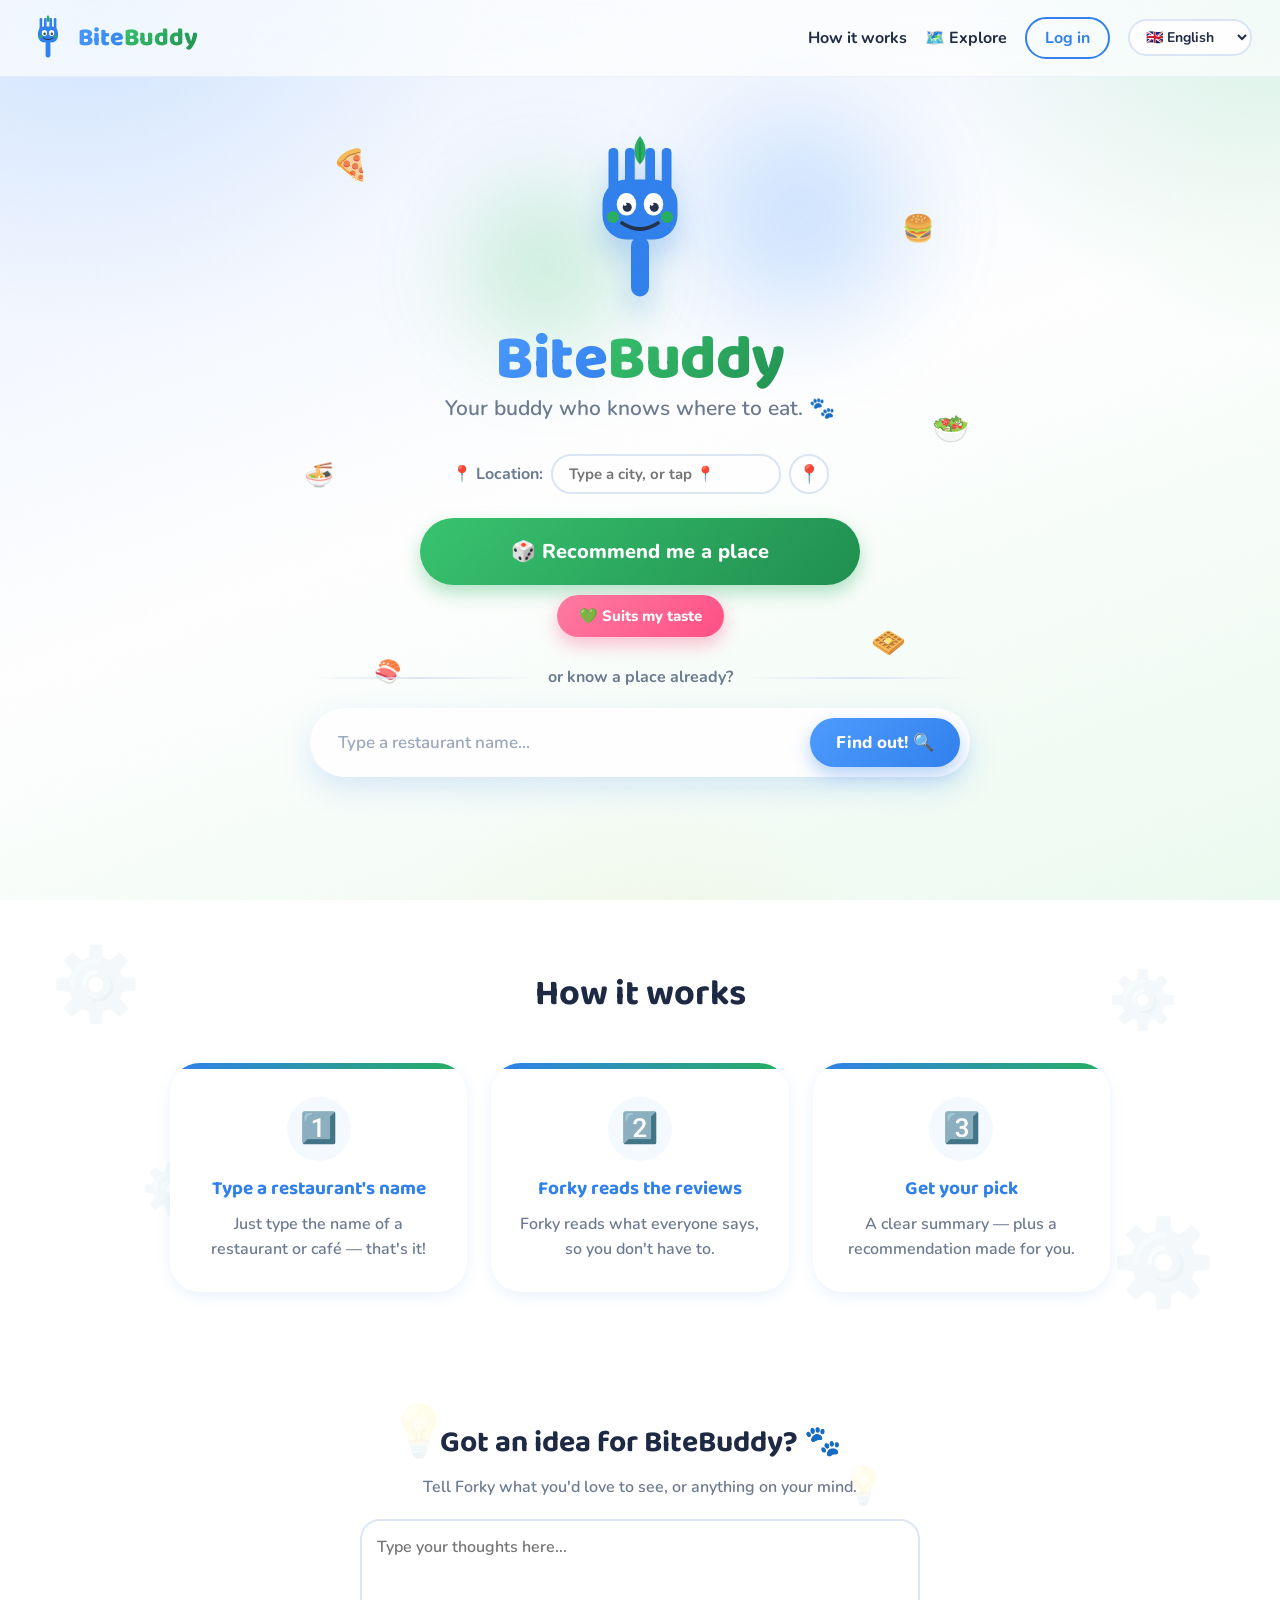
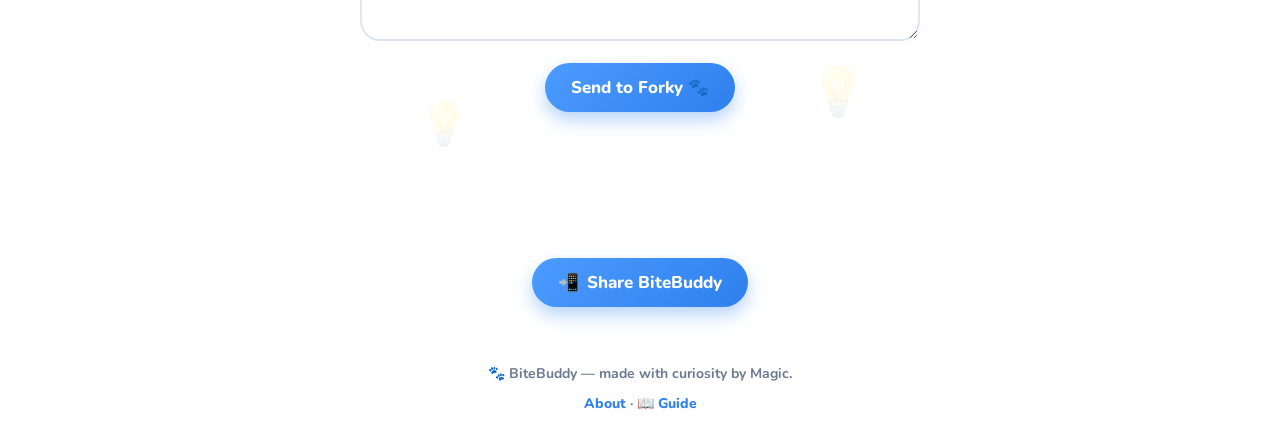
==== index.html @ 9548fd37 "Fix near-me finding nothing: widen fallback radius + cache-bust JS WiFi/IP geolocation on laptops ca" ====
<!DOCTYPE html>
<!--
  BiteBuddy — Homepage
  This is the "skeleton" of the page (HTML = the structure / bones).
  The colors and looks come from styles.css. The button action comes from script.js.
-->
<html lang="en">
<head>
  <meta charset="UTF-8">
  <!-- Makes the site look good on phones too -->
  <meta name="viewport" content="width=device-width, initial-scale=1.0">
  <title>BiteBuddy — Your buddy who knows where to eat</title>

  <!-- ===== "SHARE TAGS" =====
       These describe BiteBuddy to Google and to social media. When someone shares a
       link, these decide the title, blurb, and picture that show up in the preview. -->
  <meta name="description" content="BiteBuddy reads the reviews for you and gives a food pick made for your taste. Type a restaurant, get the verdict. 🐾">
  <meta name="theme-color" content="#2F80ED">
  <!-- Open Graph = the preview card on Facebook, Messenger, Discord, etc. -->
  <meta property="og:title" content="BiteBuddy — Your buddy who knows where to eat 🍴">
  <meta property="og:description" content="Type a restaurant, and Forky reads the reviews so you don't have to — plus a pick made for you.">
  <meta property="og:image" content="logo.svg">
  <meta property="og:type" content="website">

  <!-- The little icon shown on the browser tab = Forky! -->
  <link rel="icon" href="logo.svg" type="image/svg+xml">

  <!-- Connect our styles -->
  <!-- The ?v=2 on our files is a "cache-buster": bump the number after any change so
       phones/laptops grab the NEW file instead of an old saved copy. 🔄 -->
  <link rel="stylesheet" href="styles.css?v=2">
  <!-- login-state helper: runs early so the nav shows the right links with no flicker -->
  <script src="auth.js"></script>
  <!-- keys (private) + the search/lookup brain, so autocomplete works here too -->
  <script src="config.production.js"></script>
  <script src="config.js"></script>
  <script src="engine.js?v=2"></script>
</head>

<body>

  <!-- ===== TOP BAR ===== -->
  <header class="topbar">
    <div class="brand">
      <img src="logo.svg" alt="Forky the BiteBuddy mascot" class="brand-logo">
      <span class="brand-name"><span class="blue">Bite</span><span class="green">Buddy</span></span>
    </div>
    <nav class="nav">
      <a href="#how" data-i18n="nav.how">How it works</a>
      <a href="explore.html" data-i18n="nav.explore">🗺️ Explore</a>
      <!-- Profile only shows when you're logged in -->
      <a href="profile.html" data-auth="in" class="nav-profile-link"><span class="nav-avatar" data-nav-avatar></span><span data-i18n="nav.profile">Profile</span></a>
      <!-- "Log in" when logged out; swaps to "Log out" when logged in -->
      <a href="signup.html" class="btn-ghost" data-auth="out" data-i18n="nav.login">Log in</a>
      <a href="#" class="btn-ghost" data-auth="in" data-action="logout" data-i18n="nav.logout">Log out</a>
      <!-- Language menu in the corner 🇬🇧🇸🇪 -->
      <select id="lang-select" class="lang-select" aria-label="Language">
        <option value="en">🇬🇧 English</option>
        <option value="sv">🇸🇪 Svenska</option>
      </select>
    </nav>
  </header>

  <!-- ===== HERO (the big welcoming part) ===== -->
  <main class="hero">
    <img src="logo.svg" alt="Forky the fork mascot" class="hero-logo">

    <h1 class="hero-title"><span class="blue">Bite</span><span class="green">Buddy</span></h1>
    <p class="hero-tagline" data-i18n="hero.tagline">Your buddy who knows where to eat. 🐾</p>

    <!-- Location: TYPE any city, pick a suggestion, or tap 📍 for your real location -->
    <div class="location-bar">
      <label for="location-input" data-i18n="loc.label">📍 Location:</label>
      <span class="loc-input-wrap">
        <input
          type="text"
          id="location-input"
          class="location-select"
          list="city-list"
          data-i18n-placeholder="loc.placeholder"
          placeholder="Type a city, or tap 📍">
        <!-- ✕ clears what you typed (only shows when there's text) -->
        <button id="loc-clear" class="loc-clear" type="button" title="Clear" aria-label="Clear">✕</button>
      </span>
      <!-- suggestions while typing (you can still type anything that's not listed) -->
      <datalist id="city-list">
        <option value="Landskrona"></option>
        <option value="Helsingborg"></option>
        <option value="Malmö"></option>
        <option value="Lund"></option>
        <option value="Helsingør"></option>
        <option value="Copenhagen"></option>
      </datalist>
      <button id="near-me-btn" class="near-me-btn" type="button" title="Use my location" aria-label="Use my location">📍</button>
    </div>

    <!-- recently-used cities — tap one to switch back fast (filled in by script.js) -->
    <div id="loc-history" class="loc-history"></div>

    <!-- ===== THE STAR: let Forky pick for you =====
         Most people who arrive (especially travelers in a new town) don't know any
         restaurant names yet — so Forky's recommendation is the MAIN action.
         The big green button is the hero; "Suits my taste" sits just under it. -->
    <div class="hero-pick">
      <button id="recommend-btn" class="btn-recommend btn-hero" data-i18n="recommend.btn">🎲 Recommend me a place</button>
      <button id="taste-btn" class="btn-recommend btn-taste btn-sub" data-i18n="recommend.tastebtn">💚 Suits my taste</button>
    </div>

    <!-- Forky's pick shows up here -->
    <div id="recommend-card" class="recommend-card"></div>

    <!-- ✨ recommended restaurants for your location (filled in by script.js).
         Hidden until Forky knows a location or your tastes — script.js reveals it. -->
    <div class="recos" id="recos" style="display:none;">
      <h2 data-i18n="recos.title">✨ Recommended for you</h2>
      <p class="recos-sub" id="recos-sub"></p>
      <div id="recos-list" class="recos-list"></div>
    </div>

    <!-- ===== ALREADY KNOW A PLACE? — type its name (now the secondary option) ===== -->
    <div class="or-divider"><span data-i18n="or.know">or know a place already?</span></div>
    <div class="search-box">
      <input
        type="text"
        id="link-input"
        class="link-input"
        data-i18n-placeholder="search.placeholder"
        placeholder="Type a restaurant name...">
      <button id="find-btn" class="btn-primary" data-i18n="search.btn">Find out! 🔍</button>
    </div>

    <!-- live suggestions appear here as you type (filled in by script.js) -->
    <div id="suggestions" class="suggestions"></div>

    <!-- A friendly message appears here after clicking (filled in by script.js) -->
    <p id="result-message" class="result-message"></p>

    <!-- Recent searches: tap one to jump straight back (filled in by script.js) -->
    <div id="recent" class="recent"></div>

    <!-- Floating food doodles around Forky — pure decoration, hidden from screen readers.
         (aria-hidden = assistive tech skips it, since it's just for fun/looks.) -->
    <div class="hero-deco" aria-hidden="true">
      <span class="d1">🍕</span>
      <span class="d2">🍔</span>
      <span class="d3">🍜</span>
      <span class="d4">🥗</span>
      <span class="d5">🍣</span>
      <span class="d6">🧇</span>
    </div>
  </main>

  <!-- ===== HOW IT WORKS ===== -->
  <section id="how" class="how">
    <!-- faint spinning cog wheels behind "How it works" (decoration only) -->
    <div class="section-deco how-deco" aria-hidden="true">
      <span class="cog c1">⚙️</span>
      <span class="cog c2">⚙️</span>
      <span class="cog c3">⚙️</span>
      <span class="cog c4">⚙️</span>
      <span class="cog c5">⚙️</span>
    </div>
    <h2 data-i18n="how.title">How it works</h2>
    <div class="steps">
      <div class="step">
        <div class="step-num">1️⃣</div>
        <h3 data-i18n="how.1.title">Type a restaurant's name</h3>
        <p data-i18n="how.1.text">Just type the name of a restaurant or café — that's it!</p>
      </div>
      <div class="step">
        <div class="step-num">2️⃣</div>
        <h3 data-i18n="how.2.title">Forky reads the reviews</h3>
        <p data-i18n="how.2.text">Forky reads what everyone says, so you don't have to.</p>
      </div>
      <div class="step">
        <div class="step-num">3️⃣</div>
        <h3 data-i18n="how.3.title">Get your pick</h3>
        <p data-i18n="how.3.text">A clear summary — plus a recommendation made for <em>you</em>.</p>
      </div>
    </div>
  </section>

  <!-- ===== FEEDBACK BOX ===== -->
  <section class="feedback">
    <!-- faint lightbulbs behind the ideas box (decoration only) -->
    <div class="section-deco fb-deco" aria-hidden="true">
      <span class="bulb b1">💡</span>
      <span class="bulb b2">💡</span>
      <span class="bulb b3">💡</span>
      <span class="bulb b4">💡</span>
    </div>
    <h2 data-i18n="feedback.title">Got an idea for BiteBuddy? 🐾</h2>
    <p class="feedback-sub" data-i18n="feedback.sub">Tell Forky what you'd love to see, or anything on your mind.</p>
    <textarea
      id="feedback-input"
      class="feedback-input"
      rows="4"
      data-i18n-placeholder="feedback.placeholder"
      placeholder="Type your thoughts here..."></textarea>
    <button id="feedback-btn" class="btn-primary" data-i18n="feedback.btn">Send to Forky 🐾</button>
    <p id="feedback-message" class="result-message"></p>
  </section>

  <!-- ===== FOOTER ===== -->
  <footer class="footer">
    <!-- 📲 One tap to pass BiteBuddy to a friend -->
    <button id="share-btn" class="share-btn" type="button">📲 <span data-i18n="share.btn">Share BiteBuddy</span></button>
    <p id="share-msg" class="result-message"></p>
    <p data-i18n="footer">🐾 BiteBuddy — made with curiosity by Magic.</p>
    <p class="footer-links">
      <a href="about.html" data-i18n="nav.about">About</a> ·
      <a href="guide.html" data-i18n="nav.guide">Guide</a>
    </p>
  </footer>

  <!-- Connect the interactivity (the button click) + the language system -->
  <script src="script.js?v=2"></script>
  <script src="lang.js?v=2"></script>
</body>
</html>
---- styles.css ----
/*
  BiteBuddy — Styles (CSS = the looks: colors, sizes, spacing, motion)
  Direction: PLAYFUL & FRIENDLY 🍴  (chosen with Magic)
  Built using Anthropic's "frontend-design" playbook:
    • one bold intentional direction (playful)
    • characterful fonts (not boring Arial)
    • a dominant colour (blue) + sharp accents (green + sunny yellow)
    • CSS motion with staggered "fade-up" entrances
    • atmospheric depth: gradient-mesh blobs, grain, layered shadows
    • one unforgettable element: Forky, the bouncing fork mascot
*/

/* ===== FONTS =====
   Baloo 2 = our chunky, rounded DISPLAY font (titles, brand) — full of personality.
   Nunito  = our friendly, readable BODY font. Loaded once here so EVERY page gets them. */
@import url("https://fonts.googleapis.com/css2?family=Baloo+2:wght@600;700;800&family=Nunito:wght@400;600;700;800&display=swap");

/* These are our design "tokens" — set a value once, reuse it everywhere.
   Change a colour here and it updates across the whole site. */
:root {
  /* brand colours */
  --blue: #2F80ED;
  --blue-dark: #1F6AD0;
  --green: #27AE60;
  --green-dark: #1E8E4E;
  --sun: #FFC23C;          /* sharp warm accent — pops against all the blue */
  --coral: #FF7A59;        /* tiny accent for fun details */

  --bg: #F4F8FF;           /* very light blue background */
  --ink: #1E2A44;          /* soft dark text (easier on the eyes than pure black) */
  --muted: #6B7A90;        /* grey for less-important text */
  --white: #FFFFFF;

  /* reusable gradients */
  --grad-blue: linear-gradient(135deg, #4C9BFF 0%, #2F80ED 100%);
  --grad-green: linear-gradient(135deg, #36C46E 0%, #1E8E4E 100%);
  --grad-brand: linear-gradient(100deg, #2F80ED 0%, #27AE60 100%);

  /* rounded corners — playful means generous curves */
  --r-sm: 14px;
  --r: 20px;
  --r-lg: 30px;
  --r-pill: 999px;

  /* layered, blue-tinted shadows give a soft "floating" depth */
  --shadow-sm: 0 4px 14px rgba(47, 128, 237, 0.10);
  --shadow: 0 12px 30px rgba(47, 128, 237, 0.16);
  --shadow-lg: 0 22px 50px rgba(47, 128, 237, 0.22);

  --fast: 0.18s cubic-bezier(.34, 1.56, .64, 1);  /* a slightly "bouncy" curve */
}

/* Reset some default browser spacing so we control it */
* { margin: 0; padding: 0; box-sizing: border-box; }

html { scroll-behavior: smooth; }   /* anchor links glide instead of jumping */

body {
  font-family: "Nunito", -apple-system, "Segoe UI", Arial, sans-serif;
  /* A GRADIENT MESH: a few soft colour "lights" (radial gradients) layered over a
     gentle blue→white→green wash. This is what gives the page a warm, alive feel. */
  background:
    radial-gradient(40rem 40rem at 8% -5%,  rgba(76, 155, 255, 0.18), transparent 60%),
    radial-gradient(36rem 36rem at 100% 0%, rgba(54, 196, 110, 0.16), transparent 60%),
    radial-gradient(30rem 30rem at 50% 120%, rgba(255, 194, 60, 0.14), transparent 60%),
    linear-gradient(160deg, #EAF2FF 0%, #FFFFFF 50%, #ECFBF1 100%);
  background-attachment: fixed;
  color: var(--ink);
  line-height: 1.55;
  -webkit-font-smoothing: antialiased;
}

/* A whisper of GRAIN over everything for texture (stops it looking flat & "plasticky").
   It's an SVG noise pattern, dialled way down so you feel it more than see it. */
body::after {
  content: "";
  position: fixed;
  inset: 0;
  z-index: 9999;
  pointer-events: none;     /* never blocks clicks */
  opacity: 0.035;
  background-image: url("data:image/svg+xml,%3Csvg xmlns='http://www.w3.org/2000/svg' width='160' height='160'%3E%3Cfilter id='n'%3E%3CfeTurbulence type='fractalNoise' baseFrequency='0.85' numOctaves='2'/%3E%3C/filter%3E%3Crect width='100%25' height='100%25' filter='url(%23n)'/%3E%3C/svg%3E");
}

/* REAL restaurant food as a soft background (results page, when Google gives photos).
   Sits behind everything, blurred & dimmed so text stays readable. Fades in on load. */
.bg-photos {
  position: fixed;
  inset: 0;
  z-index: -1;
  background-size: cover;
  background-position: center;
  filter: blur(10px) brightness(0.95);
  transform: scale(1.05);
  opacity: 0;
  transition: opacity 0.8s ease;
}
.bg-photos.show { opacity: 0.22; }

/* ===== AUTH-AWARE NAV =====
   auth.js adds .is-auth (logged in) or .is-guest (logged out) to <html>. These rules
   then show the right links with no flicker:
     data-auth="in"  → only visible when logged IN
     data-auth="out" → only visible when logged OUT  */
html.is-auth  [data-auth="out"] { display: none !important; }
html.is-guest [data-auth="in"]  { display: none !important; }
/* admin-only links: hidden unless you're logged in as the owner (auth.js adds .is-admin) */
html:not(.is-admin) [data-admin] { display: none !important; }

/* the nav "Profile" button shows your avatar (emoji or Forky) instead of a paw */
.nav-profile-link { display: inline-flex; align-items: center; gap: 6px; }
.nav-avatar {
  display: inline-flex;
  align-items: center;
  justify-content: center;
  width: 26px;
  height: 26px;
  border-radius: 50%;
  background: var(--bg);
  font-size: 15px;
  line-height: 1;
  overflow: hidden;
  flex: none;
}
.nav-avatar img { width: 100%; height: 100%; object-fit: cover; }

/* Helper classes to colour parts of the name.
   We make these into GRADIENT text so the brand name shimmers a little. */
.blue,
.green {
  -webkit-background-clip: text;
  background-clip: text;
  color: transparent;
}
.blue  { background-image: var(--grad-blue); }
.green { background-image: var(--grad-green); }

/* ===== STAGGERED ENTRANCE =====
   Everything in the hero gently floats up as the page loads — the "delight" moment
   the design playbook asks for. Each child waits a touch longer than the last. */
@keyframes rise {
  from { opacity: 0; transform: translateY(18px); }
  to   { opacity: 1; transform: translateY(0); }
}
.hero > * { animation: rise 0.6s both; }
.hero > *:nth-child(1) { animation-delay: 0.05s; }
.hero > *:nth-child(2) { animation-delay: 0.12s; }
.hero > *:nth-child(3) { animation-delay: 0.19s; }
.hero > *:nth-child(4) { animation-delay: 0.26s; }
.hero > *:nth-child(5) { animation-delay: 0.33s; }
.hero > *:nth-child(6) { animation-delay: 0.40s; }
.hero > *:nth-child(7) { animation-delay: 0.47s; }
.hero > *:nth-child(8) { animation-delay: 0.54s; }

/* People who prefer less motion get a calm, still page (accessibility & kindness). */
@media (prefers-reduced-motion: reduce) {
  *, *::before, *::after { animation: none !important; transition: none !important; }
  html { scroll-behavior: auto; }
}

/* ===== TOP BAR ===== (sticky + frosted glass, so it floats above the page) */
.topbar {
  position: sticky;
  top: 0;
  z-index: 50;
  display: flex;
  align-items: center;
  justify-content: space-between;
  padding: 14px 28px;
  background: rgba(255, 255, 255, 0.7);
  backdrop-filter: blur(14px) saturate(1.4);
  -webkit-backdrop-filter: blur(14px) saturate(1.4);
  border-bottom: 1px solid rgba(47, 128, 237, 0.08);
}
.brand { display: flex; align-items: center; gap: 10px; }
.brand-logo {
  width: 40px;
  height: auto;
  transition: transform var(--fast);
}
.brand:hover .brand-logo { transform: rotate(-12deg) scale(1.08); }  /* Forky waves hello */
.brand-name { font-family: "Baloo 2", sans-serif; font-size: 25px; font-weight: 800; }
.nav { display: flex; align-items: center; gap: 18px; }
.nav a { text-decoration: none; color: var(--ink); font-weight: 700; transition: color var(--fast); }
.nav a:hover { color: var(--blue); }
.btn-ghost {
  border: 2px solid var(--blue);
  color: var(--blue) !important;
  padding: 7px 18px;
  border-radius: var(--r-pill);
  transition: all var(--fast);
}
.btn-ghost:hover { background: var(--blue); color: var(--white) !important; transform: translateY(-1px); }

/* language menu in the corner 🇬🇧🇸🇪 */
.lang-select {
  font-family: inherit;
  font-size: 14px;
  font-weight: 700;
  color: var(--ink);
  border: 2px solid #DCE6F5;
  border-radius: var(--r-pill);
  padding: 6px 12px;
  background: var(--white);
  cursor: pointer;
  outline: none;
  transition: border-color var(--fast);
}
.lang-select:focus, .lang-select:hover { border-color: var(--blue); }

/* ===== HERO ===== (the big welcoming part) */
.hero {
  position: relative;
  text-align: center;
  padding: 56px 20px 80px;
  max-width: 700px;
  margin: 0 auto;
}
/* Two big soft COLOUR BLOBS drift slowly behind Forky — the "living world" feel.
   They sit behind the content (z-index/-1 via the ::before/::after stacking). */
.hero::before, .hero::after {
  content: "";
  position: absolute;
  z-index: -1;
  border-radius: 50%;
  filter: blur(36px);
  opacity: 0.55;
}
.hero::before {
  width: 320px; height: 320px;
  top: -20px; left: 50%;
  background: radial-gradient(circle, rgba(76, 155, 255, 0.55), transparent 70%);
  animation: drift 9s ease-in-out infinite;
}
.hero::after {
  width: 260px; height: 260px;
  top: 60px; left: 18%;
  background: radial-gradient(circle, rgba(54, 196, 110, 0.5), transparent 70%);
  animation: drift 11s ease-in-out infinite reverse;
}
@keyframes drift {
  0%, 100% { transform: translate(-50%, 0) scale(1); }
  50%      { transform: translate(-42%, 26px) scale(1.08); }
}

/* Decorative food emojis scattered (and overlapping) around the hero — the playbook
   loves grid-breaking, asymmetric touches. Purely decoration, hidden from screen readers. */
.hero-deco { position: absolute; inset: 0; z-index: -1; pointer-events: none; }
.hero-deco span { position: absolute; font-size: 30px; opacity: 0.85; animation: float 5s ease-in-out infinite; }
.hero-deco .d1 { top: 8%;  left: 6%;  animation-delay: 0s;   }
.hero-deco .d2 { top: 16%; right: 8%; animation-delay: 0.8s; font-size: 26px; }
.hero-deco .d3 { top: 46%; left: 2%;  animation-delay: 1.6s; font-size: 24px; }
.hero-deco .d4 { top: 40%; right: 3%; animation-delay: 1.1s; }
.hero-deco .d5 { top: 70%; left: 12%; animation-delay: 0.4s; font-size: 22px; }
.hero-deco .d6 { top: 66%; right: 12%; animation-delay: 2s;  font-size: 28px; }

.hero-logo {
  width: 150px;
  height: auto;
  /* a gentle floating bob + a soft "puddle" shadow under Forky (drop-shadow follows
     his shape, not a square) so he looks like he's hovering above the page. */
  filter: drop-shadow(0 18px 14px rgba(47, 128, 237, 0.28));
  animation: float 3s ease-in-out infinite;
  cursor: pointer;
  transition: transform var(--fast);
}
.hero-logo:hover { transform: rotate(8deg) scale(1.06); }   /* poke Forky → he wiggles */
@keyframes float {
  0%, 100% { transform: translateY(0); }
  50%      { transform: translateY(-12px); }
}
.hero-title {
  font-family: "Baloo 2", sans-serif;
  font-size: 62px;
  font-weight: 800;
  line-height: 1.05;
  margin-top: 6px;
  letter-spacing: -0.5px;
}
.hero-tagline { font-size: 21px; color: var(--muted); font-weight: 600; margin-bottom: 30px; }

/* The paste-link box — a big friendly white pill that GLOWS when you click into it */
.search-box {
  display: flex;
  gap: 10px;
  background: var(--white);
  padding: 10px;
  border-radius: var(--r-pill);
  box-shadow: var(--shadow);
  transition: box-shadow var(--fast), transform var(--fast);
}
.search-box:focus-within {
  box-shadow: var(--shadow-lg), 0 0 0 4px rgba(47, 128, 237, 0.18);
  transform: translateY(-2px);
}
.link-input {
  flex: 1;
  border: none;
  outline: none;
  font-family: inherit;
  font-size: 17px;
  font-weight: 600;
  padding: 12px 18px;
  color: var(--ink);
  background: transparent;
}
.link-input::placeholder { color: #9AA8BD; font-weight: 600; }

/* The main action button — gradient, rounded, with a soft glow + a satisfying press */
.btn-primary {
  background: var(--grad-blue);
  color: var(--white);
  border: none;
  font-family: inherit;
  font-size: 17px;
  font-weight: 800;
  padding: 13px 26px;
  border-radius: var(--r-pill);
  cursor: pointer;
  box-shadow: 0 8px 18px rgba(47, 128, 237, 0.35);
  transition: transform var(--fast), box-shadow var(--fast), filter var(--fast);
}
.btn-primary:hover { transform: translateY(-2px); box-shadow: 0 12px 24px rgba(47, 128, 237, 0.45); filter: brightness(1.05); }
.btn-primary:active { transform: translateY(1px) scale(0.98); }

/* ===== LAZY SEARCH suggestions dropdown ===== */
.suggestions {
  max-width: 560px;
  margin: 10px auto 0;
  background: var(--white);
  border-radius: var(--r);
  box-shadow: var(--shadow);
  overflow: hidden;
  text-align: left;
}
.suggestions:empty { display: none; }
.suggestion {
  padding: 13px 18px;
  cursor: pointer;
  border-bottom: 1px solid #EEF3FB;
  font-size: 16px;
  font-weight: 600;
  transition: background var(--fast), padding-left var(--fast);
}
.suggestion:last-child { border-bottom: none; }
.suggestion:hover { background: var(--bg); padding-left: 24px; }   /* nudges right on hover */
.sugg-area { color: var(--muted); font-size: 13px; font-weight: 600; }

.result-message {
  margin-top: 22px;
  font-size: 17px;
  color: var(--green-dark);
  font-weight: 700;
  min-height: 24px;
}

/* ===== LOADING SPINNER ===== a little spinning ring while Forky works */
.spinner {
  display: inline-block;
  width: 18px;
  height: 18px;
  border: 3px solid rgba(47, 128, 237, 0.25);
  border-top-color: var(--blue);
  border-radius: 50%;
  animation: spin 0.7s linear infinite;
  vertical-align: -3px;
}
@keyframes spin { to { transform: rotate(360deg); } }
.loading-row {
  display: flex;
  align-items: center;
  gap: 10px;
  color: var(--muted);
  font-weight: 700;
  padding: 6px 0;
}

/* ===== THEMED SECTION BACKGROUNDS ===== faint doodles that match the section */
.how, .feedback { position: relative; overflow: hidden; }
/* keep the real content above the decoration */
.how > *:not(.section-deco), .feedback > *:not(.section-deco) { position: relative; z-index: 1; }
.section-deco { position: absolute; inset: 0; z-index: 0; pointer-events: none; }

/* ⚙️ cog wheels behind "How it works" (slowly turning) */
.how-deco .cog { position: absolute; opacity: 0.08; animation: spin 16s linear infinite; }
.how-deco .c1 { top: 6%;  left: 4%;  font-size: 72px; }
.how-deco .c2 { top: 55%; left: 11%; font-size: 48px; animation-duration: 12s; animation-direction: reverse; }
.how-deco .c3 { top: 12%; right: 8%; font-size: 56px; animation-duration: 20s; }
.how-deco .c4 { bottom: 6%; right: 5%; font-size: 84px; animation-direction: reverse; }
.how-deco .c5 { bottom: 16%; left: 47%; font-size: 40px; animation-duration: 10s; }

/* 💡 lightbulbs behind the ideas/feedback box (gently floating) */
.fb-deco .bulb { position: absolute; opacity: 0.08; animation: float 5s ease-in-out infinite; }
.fb-deco .b1 { top: 8%;  left: 8%;  font-size: 50px; }
.fb-deco .b2 { top: 22%; right: 9%; font-size: 36px; animation-delay: 1s; }
.fb-deco .b3 { bottom: 14%; left: 13%; font-size: 42px; animation-delay: 0.5s; }
.fb-deco .b4 { bottom: 20%; right: 12%; font-size: 48px; animation-delay: 1.5s; }

/* ===== PER-PAGE THEMED DOODLES ===== a page wraps its main in .deco-host and adds a
   .page-deco with a few emoji that match what the page is about. Kept very faint. */
.deco-host { position: relative; overflow: hidden; }
.deco-host > *:not(.page-deco) { position: relative; z-index: 1; }   /* keep content on top */
.page-deco { position: absolute; inset: 0; z-index: 0; pointer-events: none; overflow: hidden; }
.page-deco span { position: absolute; opacity: 0.06; animation: float 7s ease-in-out infinite; }
.page-deco span:nth-child(1) { top: 5%;  left: 3%;  font-size: 60px; }
.page-deco span:nth-child(2) { top: 13%; right: 5%; font-size: 44px; animation-delay: 1s; }
.page-deco span:nth-child(3) { top: 44%; left: 5%;  font-size: 54px; animation-delay: 2s; }
.page-deco span:nth-child(4) { bottom: 16%; right: 6%; font-size: 66px; animation-delay: 0.5s; }
.page-deco span:nth-child(5) { bottom: 7%; left: 42%; font-size: 40px; animation-delay: 1.5s; }
.page-deco span:nth-child(6) { top: 30%; right: 13%; font-size: 34px; animation-delay: 2.5s; }

/* ===== ✨ RECOMMENDED RESTAURANTS LIST ===== */
.recos { max-width: 680px; margin: 14px auto 6px; text-align: center; }
.recos h2 { font-family: "Baloo 2", sans-serif; font-size: 28px; margin-bottom: 6px; }
.recos-sub { color: var(--muted); font-weight: 600; margin-bottom: 18px; }
.recos-sub:empty { display: none; }
.recos-list { display: flex; flex-direction: column; gap: 10px; text-align: left; }
.recos-empty { color: var(--muted); font-weight: 600; }
.reco-item {
  display: flex;
  align-items: center;
  gap: 14px;
  width: 100%;
  background: var(--white);
  border: 2px solid #DCE6F5;
  border-radius: var(--r);
  padding: 12px 16px;
  cursor: pointer;
  font-family: inherit;
  text-align: left;
  transition: transform var(--fast), border-color var(--fast), box-shadow var(--fast);
}
.reco-item:hover { transform: translateY(-2px); border-color: var(--blue); box-shadow: var(--shadow-sm); }
.reco-emoji { font-size: 30px; flex: none; }
.reco-info { display: flex; flex-direction: column; flex: 1; min-width: 0; }
.reco-name { font-weight: 800; color: var(--ink); }
.reco-food { color: var(--muted); font-size: 13px; font-weight: 600; text-transform: capitalize; }
.reco-go { color: var(--blue); font-weight: 800; font-size: 20px; flex: none; }

/* ===== HOW IT WORKS ===== */
.how {
  background: rgba(255, 255, 255, 0.65);
  backdrop-filter: blur(6px);
  padding: 64px 20px;
  text-align: center;
}
.how h2 { font-family: "Baloo 2", sans-serif; font-size: 36px; margin-bottom: 40px; }
.steps {
  display: flex;
  gap: 24px;
  max-width: 940px;
  margin: 0 auto;
  flex-wrap: wrap;
  justify-content: center;
}
.step {
  position: relative;
  flex: 1;
  min-width: 230px;
  background: var(--white);
  border-radius: var(--r-lg);
  padding: 34px 24px 30px;
  box-shadow: var(--shadow-sm);
  transition: transform var(--fast), box-shadow var(--fast);
  overflow: hidden;
}
/* a little coloured accent bar along the top of each card */
.step::before {
  content: "";
  position: absolute;
  top: 0; left: 0; right: 0;
  height: 6px;
  background: var(--grad-brand);
}
.step:hover { transform: translateY(-8px); box-shadow: var(--shadow); }   /* lifts on hover */
.step-num {
  font-size: 30px;
  margin: 0 auto 14px;
  width: 64px; height: 64px;
  display: flex; align-items: center; justify-content: center;
  background: var(--bg);
  border-radius: 50%;
}
.step h3 { font-family: "Baloo 2", sans-serif; color: var(--blue); margin-bottom: 8px; font-size: 19px; }
.step p { color: var(--muted); font-weight: 600; }

/* ===== RECENT SEARCHES (search history) ===== */
.recent { max-width: 520px; margin: 34px auto 0; text-align: left; }
.recent:empty { display: none; }
.recent-title { font-weight: 800; color: var(--muted); margin-bottom: 10px; }
.recent-list { display: flex; flex-wrap: wrap; gap: 8px; }
.recent-chip {
  background: var(--white);
  border: 2px solid #DCE6F5;
  border-radius: var(--r-pill);
  padding: 9px 16px;
  font-family: inherit;
  font-weight: 700;
  font-size: 14px;
  color: var(--ink);
  cursor: pointer;
  transition: all var(--fast);
}
.recent-chip:hover { border-color: var(--blue); transform: translateY(-2px); box-shadow: var(--shadow-sm); }
.recent-time { color: var(--muted); font-weight: 600; margin-left: 4px; }

/* ===== LOCATION PICKER ===== */
.location-bar {
  display: flex;
  align-items: center;
  justify-content: center;
  gap: 8px;
  margin-bottom: 24px;
  color: var(--muted);
  font-weight: 700;
}
.location-select {
  font-family: inherit;
  font-size: 15px;
  font-weight: 700;
  color: var(--ink);
  border: 2px solid #DCE6F5;
  border-radius: var(--r-pill);
  padding: 8px 16px;
  background: var(--white);
  cursor: pointer;
  outline: none;
  transition: border-color var(--fast);
}
.location-select:focus, .location-select:hover { border-color: var(--blue); }
input.location-select { width: 230px; max-width: 56vw; padding-right: 28px; }
/* the round 📍 "use my location" button next to the location box */
.near-me-btn {
  border: 2px solid #DCE6F5;
  background: var(--white);
  border-radius: 50%;
  width: 40px;
  height: 40px;
  font-size: 18px;
  cursor: pointer;
  transition: transform var(--fast), border-color var(--fast);
}
.near-me-btn:hover { border-color: var(--blue); transform: scale(1.1); }

/* the clear-✕ tucked inside the location box (only shows when there's text) */
.loc-input-wrap { position: relative; display: inline-flex; align-items: center; }
.loc-clear {
  position: absolute;
  right: 10px;
  top: 50%;
  transform: translateY(-50%);
  border: none;
  background: transparent;
  color: var(--muted);
  font-size: 13px;
  font-weight: 800;
  line-height: 1;
  padding: 2px 4px;
  cursor: pointer;
  display: none;
}
.loc-clear:hover { color: var(--ink); }

/* 🕘 recently-used cities under the location box */
.loc-history { display: flex; flex-wrap: wrap; gap: 8px; justify-content: center; align-items: center; margin: -6px 0 18px; }
.loc-history:empty { display: none; }
.loc-history-title { color: var(--muted); font-weight: 700; font-size: 13px; }
.loc-chip {
  display: inline-flex;
  align-items: center;
  gap: 2px;
  background: var(--white);
  border: 2px solid #DCE6F5;
  border-radius: var(--r-pill);
  padding: 3px 8px 3px 4px;
  transition: border-color var(--fast);
}
.loc-chip:hover { border-color: var(--blue); }
.loc-go {
  background: none;
  border: none;
  font-family: inherit;
  font-weight: 700;
  font-size: 13px;
  color: var(--ink);
  cursor: pointer;
  padding: 4px 6px;
  border-radius: var(--r-pill);
}
.loc-go:hover { color: var(--blue); }
.loc-chip .loc-x { cursor: pointer; font-weight: 800; font-size: 12px; opacity: 0.5; transition: opacity var(--fast); }
.loc-chip .loc-x:hover { opacity: 1; }

/* ===== "RECOMMEND ME A PLACE" ===== */
.or-divider {
  display: flex;
  align-items: center;
  gap: 12px;
  color: var(--muted);
  font-weight: 700;
  margin: 28px 0 18px;
}
.or-divider::before, .or-divider::after {
  content: "";
  flex: 1;
  height: 2px;
  background: linear-gradient(90deg, transparent, #DCE6F5, transparent);
}
.btn-recommend {
  background: var(--grad-green);
  color: var(--white);
  border: none;
  font-family: inherit;
  font-size: 17px;
  font-weight: 800;
  padding: 15px 26px;
  border-radius: var(--r-pill);
  cursor: pointer;
  box-shadow: 0 8px 18px rgba(39, 174, 96, 0.35);
  transition: transform var(--fast), box-shadow var(--fast), filter var(--fast);
}
.btn-recommend:hover { transform: translateY(-2px); box-shadow: 0 12px 24px rgba(39, 174, 96, 0.45); filter: brightness(1.05); }
.btn-recommend:active { transform: translateY(1px) scale(0.98); }
/* the two recommend buttons sit side by side (stack on small screens) */
.reco-buttons { display: flex; gap: 10px; flex-wrap: wrap; justify-content: center; }

/* === HERO PICK === Forky's recommendation is the star of the homepage.
   The buttons stack: big "Recommend" on top, smaller "Suits my taste" under it. */
.hero-pick { display: flex; flex-direction: column; align-items: center; gap: 10px; margin: 10px 0 6px; width: 100%; }
/* the big main button — wide and tall so it's clearly the thing to tap */
.btn-recommend.btn-hero {
  width: 100%;
  max-width: 440px;
  font-size: 20px;
  padding: 20px 28px;
}
/* the secondary "Suits my taste" — a touch smaller so the hero button leads */
.btn-recommend.btn-sub { font-size: 15px; padding: 11px 22px; }
/* the "suits my taste" button — a warm love-themed pink to stand apart from the random one */
.btn-taste { background: linear-gradient(135deg, #FF7AA2, #FF4E83); box-shadow: 0 8px 18px rgba(255, 78, 131, 0.35); }
.btn-taste:hover { box-shadow: 0 12px 24px rgba(255, 78, 131, 0.45); }

/* the card showing Forky's pick */
.recommend-card {
  margin-top: 20px;
  color: var(--ink);
  font-weight: 700;
}
.recommend-card:empty { display: none; }
.pick-emoji { font-size: 44px; }
.pick-title { font-family: "Baloo 2", sans-serif; font-size: 22px; margin-top: 4px; }
.pick-food { color: var(--muted); font-weight: 600; margin: 4px 0 10px; }

/* ===== FEEDBACK BOX ===== */
.feedback {
  max-width: 600px;
  margin: 0 auto;
  padding: 64px 20px;
  text-align: center;
}
.feedback h2 { font-family: "Baloo 2", sans-serif; font-size: 30px; margin-bottom: 8px; }
.feedback-sub { color: var(--muted); font-weight: 600; margin-bottom: 20px; }
.feedback-input {
  width: 100%;
  border: 2px solid #DCE6F5;
  border-radius: var(--r);
  padding: 15px;
  font-size: 16px;
  font-family: inherit;
  font-weight: 600;
  color: var(--ink);
  resize: vertical;
  outline: none;
  margin-bottom: 14px;
  transition: border-color var(--fast), box-shadow var(--fast);
}
.feedback-input:focus { border-color: var(--blue); box-shadow: 0 0 0 4px rgba(47, 128, 237, 0.12); }

/* ===== SIGN-UP / LOG-IN PAGE ===== */
.auth {
  max-width: 440px;
  margin: 0 auto;
  padding: 40px 20px 60px;
}
.auth-card {
  background: var(--white);
  border-radius: var(--r-lg);
  padding: 34px 30px;
  box-shadow: var(--shadow-lg);
  text-align: center;
  animation: rise 0.5s both;     /* the card floats up on load */
}
.auth-logo {
  width: 76px;
  height: auto;
  filter: drop-shadow(0 10px 10px rgba(47, 128, 237, 0.25));
  animation: float 3s ease-in-out infinite;
}
.auth-title { font-family: "Baloo 2", sans-serif; font-size: 30px; font-weight: 800; margin-top: 8px; }
.auth-sub { color: var(--muted); font-weight: 600; margin: 6px 0 22px; }

/* the "Continue with Google" button — white with a soft border, like Google's own */
.google-btn {
  display: flex;
  align-items: center;
  justify-content: center;
  gap: 12px;
  width: 100%;
  background: var(--white);
  border: 2px solid #DCE6F5;
  border-radius: var(--r-pill);
  padding: 13px 18px;
  font-family: inherit;
  font-size: 16px;
  font-weight: 800;
  color: var(--ink);
  cursor: pointer;
  transition: all var(--fast);
}
.google-btn:hover { border-color: var(--blue); transform: translateY(-2px); box-shadow: var(--shadow-sm); }
.google-btn img { width: 20px; height: 20px; }

/* the "or" line between Google and the email form */
.auth-divider {
  display: flex;
  align-items: center;
  gap: 12px;
  color: var(--muted);
  font-weight: 700;
  margin: 20px 0;
}
.auth-divider::before, .auth-divider::after {
  content: "";
  flex: 1;
  height: 2px;
  background: linear-gradient(90deg, transparent, #DCE6F5, transparent);
}

/* the email/password form */
.auth-field { text-align: left; margin-bottom: 14px; }
.auth-label { display: block; font-weight: 700; font-size: 14px; margin-bottom: 6px; color: var(--ink); }
.auth-input {
  width: 100%;
  border: 2px solid #DCE6F5;
  border-radius: var(--r-sm);
  padding: 13px 16px;
  font-family: inherit;
  font-size: 16px;
  font-weight: 600;
  color: var(--ink);
  outline: none;
  transition: border-color var(--fast), box-shadow var(--fast);
}
.auth-input:focus { border-color: var(--blue); box-shadow: 0 0 0 4px rgba(47, 128, 237, 0.12); }

.auth-submit { width: 100%; margin-top: 6px; }   /* the big Create/Log in button (uses .btn-primary) */

.auth-msg { min-height: 22px; margin-top: 14px; font-weight: 700; color: var(--green-dark); }
.auth-msg.error { color: #C0392B; }   /* show problems in red */

.auth-toggle { margin-top: 18px; color: var(--muted); font-weight: 600; }
.auth-toggle a { color: var(--blue); font-weight: 800; cursor: pointer; text-decoration: none; }
.auth-toggle a:hover { text-decoration: underline; }

.auth-note {
  max-width: 440px;
  margin: 16px auto 0;
  text-align: center;
  color: var(--muted);
  font-size: 13px;
  font-weight: 600;
}
/* the name field hides itself when we switch to "Log in" mode */
.auth.login-mode #name-field { display: none; }

/* ===== RESULTS PAGE ===== */
.demo-banner {
  text-align: center;
  background: linear-gradient(90deg, #FFF1CC, #FFF6D9);
  color: #8a6d00;
  padding: 11px;
  font-size: 14px;
  font-weight: 700;
}
.result {
  max-width: 760px;          /* one neat, readable column, centred on the page */
  margin: 0 auto;
  padding: 28px 24px 70px;
}
/* SINGLE COLUMN: everything stacks top-to-bottom at the same width — no more
   uneven two-column gap. The two .col groups just flow one after the other. */
.result-grid {
  display: flex;
  flex-direction: column;
  gap: 18px;
}
.col {
  display: flex;
  flex-direction: column;
  gap: 18px;
}
/* let the flex "gap" handle ALL the spacing, so every card sits an equal distance
   apart (the cards used to add their own top-margin, which doubled the gaps). */
.col > * { margin-top: 0; }
@media (max-width: 820px) {
  .result { padding: 24px 18px 60px; }
}

/* food-photo placeholders (real photos arrive with Google) */
.photo-strip {
  display: grid;
  grid-template-columns: 1.5fr 1fr 1fr;
  grid-template-rows: 96px 96px;
  gap: 10px;
}
.photo-tile {
  border-radius: var(--r);
  display: flex; align-items: center; justify-content: center;
  font-size: 40px;
  box-shadow: var(--shadow-sm);
}
.photo-tile.t1 { grid-row: 1 / 3; font-size: 64px; background: linear-gradient(135deg, #2F80ED, #27AE60); }
.photo-tile.t2 { background: linear-gradient(135deg, #FF8008, #FFC837); }
.photo-tile.t3 { background: linear-gradient(135deg, #11998e, #38ef7d); }
.photo-tile.t4 { grid-column: 2 / 4; background: linear-gradient(135deg, #6a3df0, #2F80ED); }
img.photo-tile { width: 100%; height: 100%; object-fit: cover; }
.photo-note { text-align: center; color: var(--muted); font-size: 13px; font-weight: 600; margin: 10px 0 0; }

/* ⭐ Save-to-favorites button on the results page */
.fav-btn {
  align-items: center;
  gap: 6px;
  margin-top: 14px;
  background: var(--white);
  border: 2px solid #DCE6F5;
  border-radius: var(--r-pill);
  padding: 9px 20px;
  font-family: inherit;
  font-weight: 800;
  font-size: 15px;
  color: var(--ink);
  cursor: pointer;
  transition: transform var(--fast), border-color var(--fast), background var(--fast);
}
.fav-btn:hover { border-color: var(--coral); transform: translateY(-2px); }
.fav-btn.on { border-color: var(--coral); background: #FFF0EC; color: var(--coral); }

/* 🍽️ "Your perfect meal" — main dish + pairings */
.meal-items { display: flex; flex-direction: column; gap: 10px; }
.meal-row { display: flex; align-items: center; gap: 12px; font-weight: 600; }
.meal-row.meal-main { background: #E3F9EC; border-radius: var(--r-sm); padding: 12px 14px; }
.meal-ic { font-size: 22px; width: 26px; text-align: center; flex: none; }
.meal-tag { color: var(--green-dark); font-size: 13px; font-weight: 700; }
.meal-course { color: var(--muted); font-weight: 700; font-size: 13px; }
.meal-note-text { margin-top: 4px; color: var(--ink); font-weight: 600; font-style: italic; }
.meal-menu-link { margin-top: 14px; }
.menu-link-top { margin-top: 12px; }
/* a clear, tappable button to the real restaurant menu */
.menu-btn {
  display: inline-block;
  background: var(--grad-blue);
  color: #fff;
  font-weight: 800;
  text-decoration: none;
  padding: 11px 20px;
  border-radius: var(--r-pill);
  box-shadow: 0 6px 14px rgba(47, 128, 237, 0.3);
  transition: transform var(--fast), filter var(--fast);
}
.menu-btn:hover { transform: translateY(-2px); filter: brightness(1.05); }

/* 🍕 "Food you might like" picture tiles (from your tastes) */
.taste-food-strip { display: grid; grid-template-columns: repeat(auto-fill, minmax(110px, 1fr)); gap: 12px; }
.taste-food-tile {
  position: relative;
  aspect-ratio: 1 / 1;
  border-radius: var(--r);
  background: var(--bg);
  background-size: cover;
  background-position: center;
  display: flex;
  flex-direction: column;
  align-items: center;
  justify-content: center;
  gap: 6px;
  overflow: hidden;
  box-shadow: var(--shadow-sm);
}
.tf-emoji { font-size: 44px; }
.tf-name { font-weight: 800; color: var(--ink); text-transform: capitalize; padding: 0 6px; text-align: center; }
.taste-food-tile.has-photo .tf-emoji { display: none; }
.taste-food-tile.has-photo .tf-name {
  position: absolute; left: 0; right: 0; bottom: 0;
  color: #fff; padding: 8px;
  background: linear-gradient(transparent, rgba(0,0,0,0.65));
}

.place-head { text-align: center; margin-bottom: 24px; }
.place-name { font-family: "Baloo 2", sans-serif; font-size: 40px; }
.place-stars { font-size: 18px; font-weight: 700; margin-top: 6px; }
.muted-text { color: var(--muted); font-weight: 600; }
.correction { color: var(--muted); font-size: 14px; font-weight: 600; margin-top: 8px; }
.correction:empty { display: none; }

/* cuisine chips under the place name */
.cuisine-chips { display: flex; gap: 8px; flex-wrap: wrap; justify-content: center; margin-top: 12px; }
.cuisine-chip {
  background: #E6F0FF;
  color: var(--blue-dark);
  border-radius: var(--r-pill);
  padding: 7px 15px;
  font-size: 14px;
  font-weight: 700;
}
.cuisine-chip.chip-love  { background: #E3F9EC; color: var(--green-dark); }
.cuisine-chip.chip-avoid { background: #FFF4E0; color: #B26A00; }
.order-card .cuisine-chips { justify-content: flex-start; }

/* the free OpenStreetMap map */
.place-map { margin-top: 18px; }
.place-map:empty { display: none; }
.place-map iframe { display: block; border-radius: var(--r); box-shadow: var(--shadow-sm); }
.map-link {
  display: inline-block;
  margin-top: 10px;
  color: var(--blue);
  font-weight: 800;
  text-decoration: none;
}
.map-link:hover { text-decoration: underline; }

/* "Good to know" info card */
.place-info { display: flex; flex-direction: column; gap: 10px; }
.info-row { font-size: 15px; line-height: 1.5; }
.info-ic { margin-right: 6px; }
.info-label { font-weight: 800; }
.info-val { color: var(--ink); }
.info-row a { color: var(--blue); font-weight: 700; }

/* The star feature: personal pick, big and green */
.for-you {
  background: var(--grad-green);
  color: var(--white);
  border-radius: var(--r-lg);
  padding: 28px;
  text-align: center;
  box-shadow: 0 14px 34px rgba(39, 174, 96, 0.30);
}
.for-you-score { font-family: "Baloo 2", sans-serif; font-size: 32px; font-weight: 800; }
.for-you-text { font-size: 17px; font-weight: 600; margin-top: 10px; }

/* The info cards (reviews, health) */
.card-block {
  background: var(--white);
  border-radius: var(--r-lg);
  padding: 24px 26px;
  margin-top: 18px;
  box-shadow: var(--shadow-sm);
  transition: transform var(--fast), box-shadow var(--fast);
}
.card-block:hover { transform: translateY(-3px); box-shadow: var(--shadow); }
.card-block h2 { font-family: "Baloo 2", sans-serif; font-size: 21px; margin-bottom: 14px; }
.say-list { list-style: none; }
.say-list li { padding: 6px 0; font-size: 16px; font-weight: 600; }
.say-list .good { color: var(--green-dark); }
.say-list .bad  { color: #C0392B; }
.health-good { color: var(--green-dark); font-size: 20px; font-weight: 800; }

/* a full-width button for "check another place" */
.big-btn {
  display: block;
  text-align: center;
  text-decoration: none;
  margin-top: 28px;
}

/* ===== AI KEY BOX (make Tony a real AI) ===== */
.key-box {
  background: linear-gradient(135deg, #FFF8E1, #FFF6D9);
  border-radius: var(--r);
  padding: 18px 20px;
  margin-top: 16px;
  font-size: 14px;
  font-weight: 600;
  color: #6b5800;
}
.key-row { display: flex; gap: 8px; margin: 10px 0; }
.key-note { font-size: 12px; margin-top: 4px; }
.key-status { text-align: center; margin-top: 12px; color: var(--green-dark); font-weight: 700; }

/* ===== AI WAITER CHAT ===== */
.waiter {
  max-width: 620px;
  margin: 0 auto;
  padding: 28px 20px 60px;
}
.waiter-head { text-align: center; margin-bottom: 20px; }
.waiter-head h1 { font-family: "Baloo 2", sans-serif; font-size: 33px; }

.chat {
  background: var(--white);
  border-radius: var(--r-lg);
  padding: 20px;
  height: 340px;
  overflow-y: auto;
  display: flex;
  flex-direction: column;
  gap: 10px;
  box-shadow: var(--shadow-sm);
}
/* A single chat bubble */
.bubble {
  max-width: 80%;
  padding: 11px 15px;
  border-radius: 18px;
  font-size: 15px;
  font-weight: 600;
  line-height: 1.4;
  animation: rise 0.3s both;     /* each new message pops up gently */
}
.bubble.waiter {
  background: var(--bg);
  color: var(--ink);
  align-self: flex-start;
  border-bottom-left-radius: 5px;
}
.bubble.you {
  background: var(--grad-blue);
  color: var(--white);
  align-self: flex-end;
  border-bottom-right-radius: 5px;
}

.chat-box {
  display: flex;
  gap: 10px;
  margin-top: 14px;
  background: var(--white);
  padding: 10px;
  border-radius: var(--r-pill);
  box-shadow: var(--shadow-sm);
}

/* quick-question chips */
.quick-qs { display: flex; flex-wrap: wrap; gap: 8px; margin-top: 14px; justify-content: center; }
.chip {
  background: var(--white);
  border: 2px solid #DCE6F5;
  color: var(--blue);
  font-family: inherit;
  font-weight: 700;
  padding: 9px 16px;
  border-radius: var(--r-pill);
  cursor: pointer;
  font-size: 14px;
  transition: all var(--fast);
}
.chip:hover { border-color: var(--blue); background: var(--blue); color: var(--white); transform: translateY(-2px); }

/* a button that looks like the green personal-pick, for the waiter link */
.btn-waiter {
  display: block;
  text-align: center;
  text-decoration: none;
  background: var(--grad-green);
  color: var(--white);
  font-family: "Baloo 2", sans-serif;
  font-weight: 800;
  font-size: 21px;
  padding: 20px 18px;
  border-radius: var(--r);
  margin-top: 22px;
  box-shadow: 0 8px 20px rgba(39, 174, 96, 0.40);
  animation: waiter-pulse 2s ease-in-out infinite;
  transition: transform var(--fast);
}
.btn-waiter:hover {
  transform: scale(1.03);
  animation: none;
}
@keyframes waiter-pulse {
  0%, 100% { box-shadow: 0 8px 20px rgba(39, 174, 96, 0.32); }
  50%      { box-shadow: 0 12px 30px rgba(39, 174, 96, 0.58); }
}

/* ===== ABOUT / PRIVACY PAGE ===== */
.about { max-width: 720px; margin: 0 auto; padding: 34px 20px 60px; }
.about-head { text-align: center; margin-bottom: 18px; }
.about-head img {
  width: 88px; height: auto;
  filter: drop-shadow(0 12px 12px rgba(47, 128, 237, 0.25));
  animation: float 3s ease-in-out infinite;
}
.about-title { font-family: "Baloo 2", sans-serif; font-size: 38px; font-weight: 800; margin-top: 8px; }
.about-sub { color: var(--muted); font-weight: 600; font-size: 18px; margin-top: 4px; }
.about .card-block p { font-weight: 600; color: var(--ink); }
.about .card-block p + p { margin-top: 10px; }

/* ===== GUIDE / ADMIN rows ===== */
.guide-row { display: flex; align-items: center; gap: 12px; padding: 11px 0; border-bottom: 1px solid #EEF3FB; }
.guide-row:last-child { border-bottom: none; }
.guide-ic { font-size: 22px; width: 28px; text-align: center; }
.guide-text { flex: 1; font-weight: 600; }
.guide-gems { font-weight: 800; color: var(--green-dark); }
.guide-status { font-size: 18px; }
.guide-row:not(.earned) .guide-text { color: var(--muted); }
.admin-note { text-align: center; }

/* ===== 🖼️ AVATAR (profile picture) SHOP ===== */
.avatar-emoji { display: flex; align-items: center; justify-content: center; font-size: 48px; }
.avatar-shop { display: flex; flex-wrap: wrap; gap: 26px 14px; padding-bottom: 4px; }
.avatar-opt {
  position: relative;
  width: 60px;
  height: 60px;
  border-radius: 50%;
  border: 3px solid #DCE6F5;
  background: var(--bg);
  font-size: 30px;
  cursor: pointer;
  display: flex;
  align-items: center;
  justify-content: center;
  padding: 0;
  transition: transform var(--fast), border-color var(--fast);
}
.avatar-opt:hover { transform: scale(1.1); border-color: var(--blue); }
.avatar-opt img { width: 78%; height: 78%; object-fit: contain; }
.avatar-opt.locked { filter: grayscale(0.4) brightness(0.9); }
.avatar-opt.locked::before {
  content: "🔒";
  position: absolute; inset: 0;
  display: flex; align-items: center; justify-content: center;
  font-size: 16px;
}
.avatar-cost {
  position: absolute; bottom: -18px; left: 50%; transform: translateX(-50%);
  font-size: 11px; font-weight: 800; color: var(--muted); white-space: nowrap;
}

/* ===== EXPLORE MAP PAGE ===== */
.explore { max-width: 960px; margin: 0 auto; padding: 30px 20px 60px; }
.explore-title { font-family: "Baloo 2", sans-serif; font-size: 34px; font-weight: 800; text-align: center; }
.explore-sub { text-align: center; color: var(--muted); font-weight: 600; margin: 6px 0 18px; }
.explore-status { text-align: center; color: var(--muted); font-weight: 700; min-height: 22px; margin: 10px 0; }
.explore-map {
  height: 64vh;
  min-height: 380px;
  width: 100%;
  border-radius: var(--r-lg);
  box-shadow: var(--shadow);
  z-index: 0;                 /* keep the map below the sticky navbar */
}

/* ===== FOOTER ===== */
.footer {
  text-align: center;
  padding: 32px;
  color: var(--muted);
  font-size: 14px;
  font-weight: 700;
}
.footer-links { margin-top: 8px; }
.footer-links a { color: var(--blue); font-weight: 800; text-decoration: none; }
.footer-links a:hover { text-decoration: underline; }

/* ===== TASTE GATE — Forky's sign-up card for guests on results page ===== */
.taste-gate-card {
  text-align: center;
  padding: 28px 20px 24px;
}
.taste-gate-card .gate-forky {
  width: 72px;
  height: 72px;
  border-radius: 50%;
  background: #eaf1ff;
  padding: 10px;
  margin-bottom: 14px;
  box-shadow: 0 2px 10px rgba(37,99,235,.12);
}
.taste-gate-card h2 {
  font-size: 1.15rem;
  font-weight: 700;
  margin: 0 0 8px;
  color: var(--text, #1a1a2e);
}
.taste-gate-card p {
  font-size: 0.92rem;
  color: var(--muted, #6b7280);
  line-height: 1.55;
  margin: 0 auto 20px;
  max-width: 290px;
}
.taste-gate-card .gate-signup-btn {
  display: inline-block;
  text-decoration: none;
  font-weight: 700;
  font-size: 0.95rem;
  padding: 11px 26px;
  border-radius: 999px;
  background: linear-gradient(135deg, var(--blue, #2563eb), #1d4ed8);
  color: #fff;
  box-shadow: 0 4px 14px rgba(37,99,235,.30);
  transition: transform .15s, box-shadow .15s;
}
.taste-gate-card .gate-signup-btn:hover {
  transform: translateY(-2px);
  box-shadow: 0 6px 18px rgba(37,99,235,.35);
}
.taste-gate-card .gate-login-link {
  display: block;
  margin-top: 12px;
  font-size: 0.82rem;
  color: var(--muted, #6b7280);
  text-decoration: none;
}
.taste-gate-card .gate-login-link:hover { text-decoration: underline; }

/* ===== RESPONSIVE: look good & centred on EVERY device ===== */
img, iframe { max-width: 100%; }

/* tablets and down: tidy the top bar so it doesn't overflow */
@media (max-width: 820px) {
  .topbar { flex-wrap: wrap; gap: 10px; padding: 12px 18px; }
  .nav { gap: 14px; flex-wrap: wrap; }
}

/* phones: bigger touch targets, stacked search, smaller headings */
@media (max-width: 600px) {
  .hero { padding: 32px 16px 56px; }
  .hero-title { font-size: 46px; }
  .hero-tagline { font-size: 18px; }
  .place-name { font-size: 32px; }
  .how, .feedback { padding: 44px 16px; }
  .how h2, .feedback h2 { font-size: 27px; }
  .hero-deco { display: none; }   /* keep small screens clean & uncluttered */

  /* stack the search and chat boxes so input + button each get full width */
  .search-box, .chat-box { flex-direction: column; border-radius: var(--r); }
  .search-box .btn-primary,
  .chat-box .btn-primary { width: 100%; }

  .brand-name { font-size: 22px; }

  /* new bits stack & stay tappable on phones */
  .helpful-btns { flex-direction: column; }
  .helpful-btn { width: 100%; justify-content: center; }
  .share-btn { width: 100%; }
}

/* ===== 🔢 "searches left today" badge (results page) ===== */
.searches-left {
  text-align: center;
  font-weight: 700;
  font-size: 14px;
  color: var(--muted);
  margin: 8px auto 0;
}

/* ===== 👍👎 "Was this helpful?" card (results page) ===== */
.helpful-card { text-align: center; }
.helpful-q { font-weight: 800; font-size: 17px; margin: 0 0 14px; }
.helpful-btns { display: flex; gap: 12px; justify-content: center; flex-wrap: wrap; }
.helpful-btn {
  display: inline-flex;
  align-items: center;
  gap: 6px;
  background: var(--white);
  border: 2px solid #DCE6F5;
  border-radius: var(--r-pill);
  padding: 10px 22px;
  font-family: inherit;
  font-weight: 800;
  font-size: 15px;
  color: var(--ink);
  cursor: pointer;
  transition: transform var(--fast), border-color var(--fast), background var(--fast);
}
.helpful-btn:hover { transform: translateY(-2px); border-color: var(--green); background: #E3F9EC; }

/* ===== 📲 Share BiteBuddy button (homepage footer + results page) ===== */
.share-btn {
  display: flex;                 /* block-level + full width so it matches the big button */
  width: 100%;
  box-sizing: border-box;
  align-items: center;
  justify-content: center;
  gap: 8px;
  margin: 14px 0 6px;
  background: var(--grad-blue);
  color: #fff;
  border: none;
  border-radius: var(--r-pill);
  padding: 13px 26px;            /* same padding + font as .btn-primary → same height */
  font-family: inherit;
  font-weight: 800;
  font-size: 17px;
  cursor: pointer;
  box-shadow: 0 8px 18px rgba(47, 128, 237, 0.35);
  transition: transform var(--fast), filter var(--fast);
}
.share-btn:hover { transform: translateY(-2px); filter: brightness(1.05); }
/* in the homepage footer, keep it a compact centered button (not full width) */
.footer .share-btn { display: inline-flex; width: auto; margin: 4px auto 10px; }
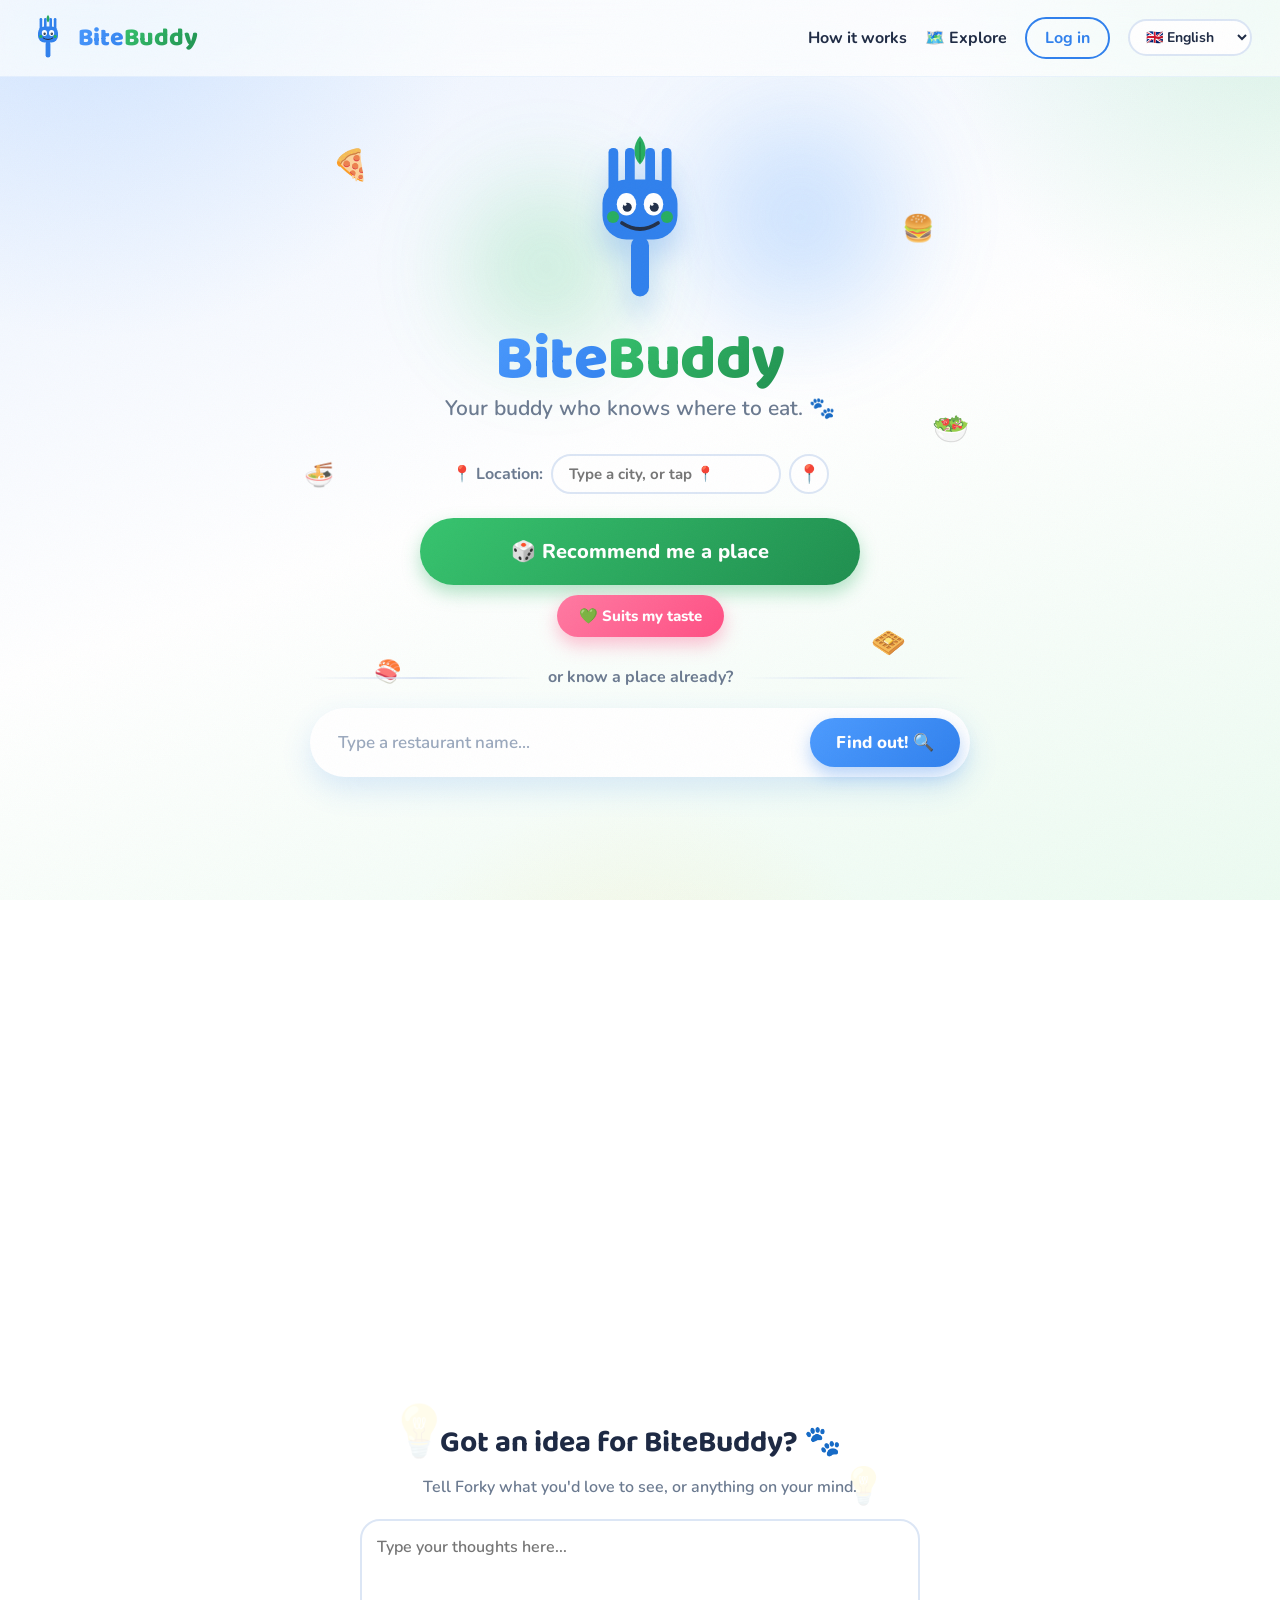
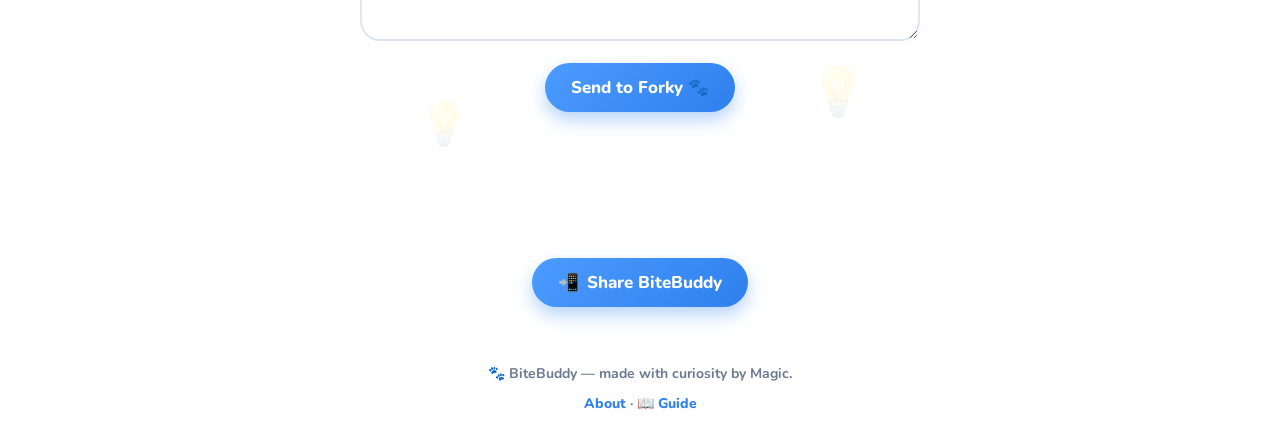
==== commit b4976abf: "Results page: 'Recommend me another place' hero + cache-bust results.html Match the homepage's recom" ====
--- a/index.html
+++ b/index.html
@@ -26,15 +26,15 @@
   <link rel="icon" href="logo.svg" type="image/svg+xml">
 
   <!-- Connect our styles -->
-  <!-- The ?v=2 on our files is a "cache-buster": bump the number after any change so
+  <!-- The ?v=3 on our files is a "cache-buster": bump the number after any change so
        phones/laptops grab the NEW file instead of an old saved copy. 🔄 -->
-  <link rel="stylesheet" href="styles.css?v=2">
+  <link rel="stylesheet" href="styles.css?v=3">
   <!-- login-state helper: runs early so the nav shows the right links with no flicker -->
   <script src="auth.js"></script>
   <!-- keys (private) + the search/lookup brain, so autocomplete works here too -->
   <script src="config.production.js"></script>
   <script src="config.js"></script>
-  <script src="engine.js?v=2"></script>
+  <script src="engine.js?v=3"></script>
 </head>
 
 <body>
@@ -214,7 +214,7 @@
   </footer>
 
   <!-- Connect the interactivity (the button click) + the language system -->
-  <script src="script.js?v=2"></script>
-  <script src="lang.js?v=2"></script>
+  <script src="script.js?v=3"></script>
+  <script src="lang.js?v=3"></script>
 </body>
 </html>
--- a/styles.css
+++ b/styles.css
@@ -974,6 +974,17 @@
   margin-top: 28px;
 }
 
+/* the smaller "Check another place" link that sits under the green Recommend button */
+.another-link {
+  display: block;
+  text-align: center;
+  margin-top: 12px;
+  color: var(--muted);
+  font-weight: 700;
+  text-decoration: none;
+}
+.another-link:hover { color: #2F80ED; text-decoration: underline; }
+
 /* ===== AI KEY BOX (make Tony a real AI) ===== */
 .key-box {
   background: linear-gradient(135deg, #FFF8E1, #FFF6D9);
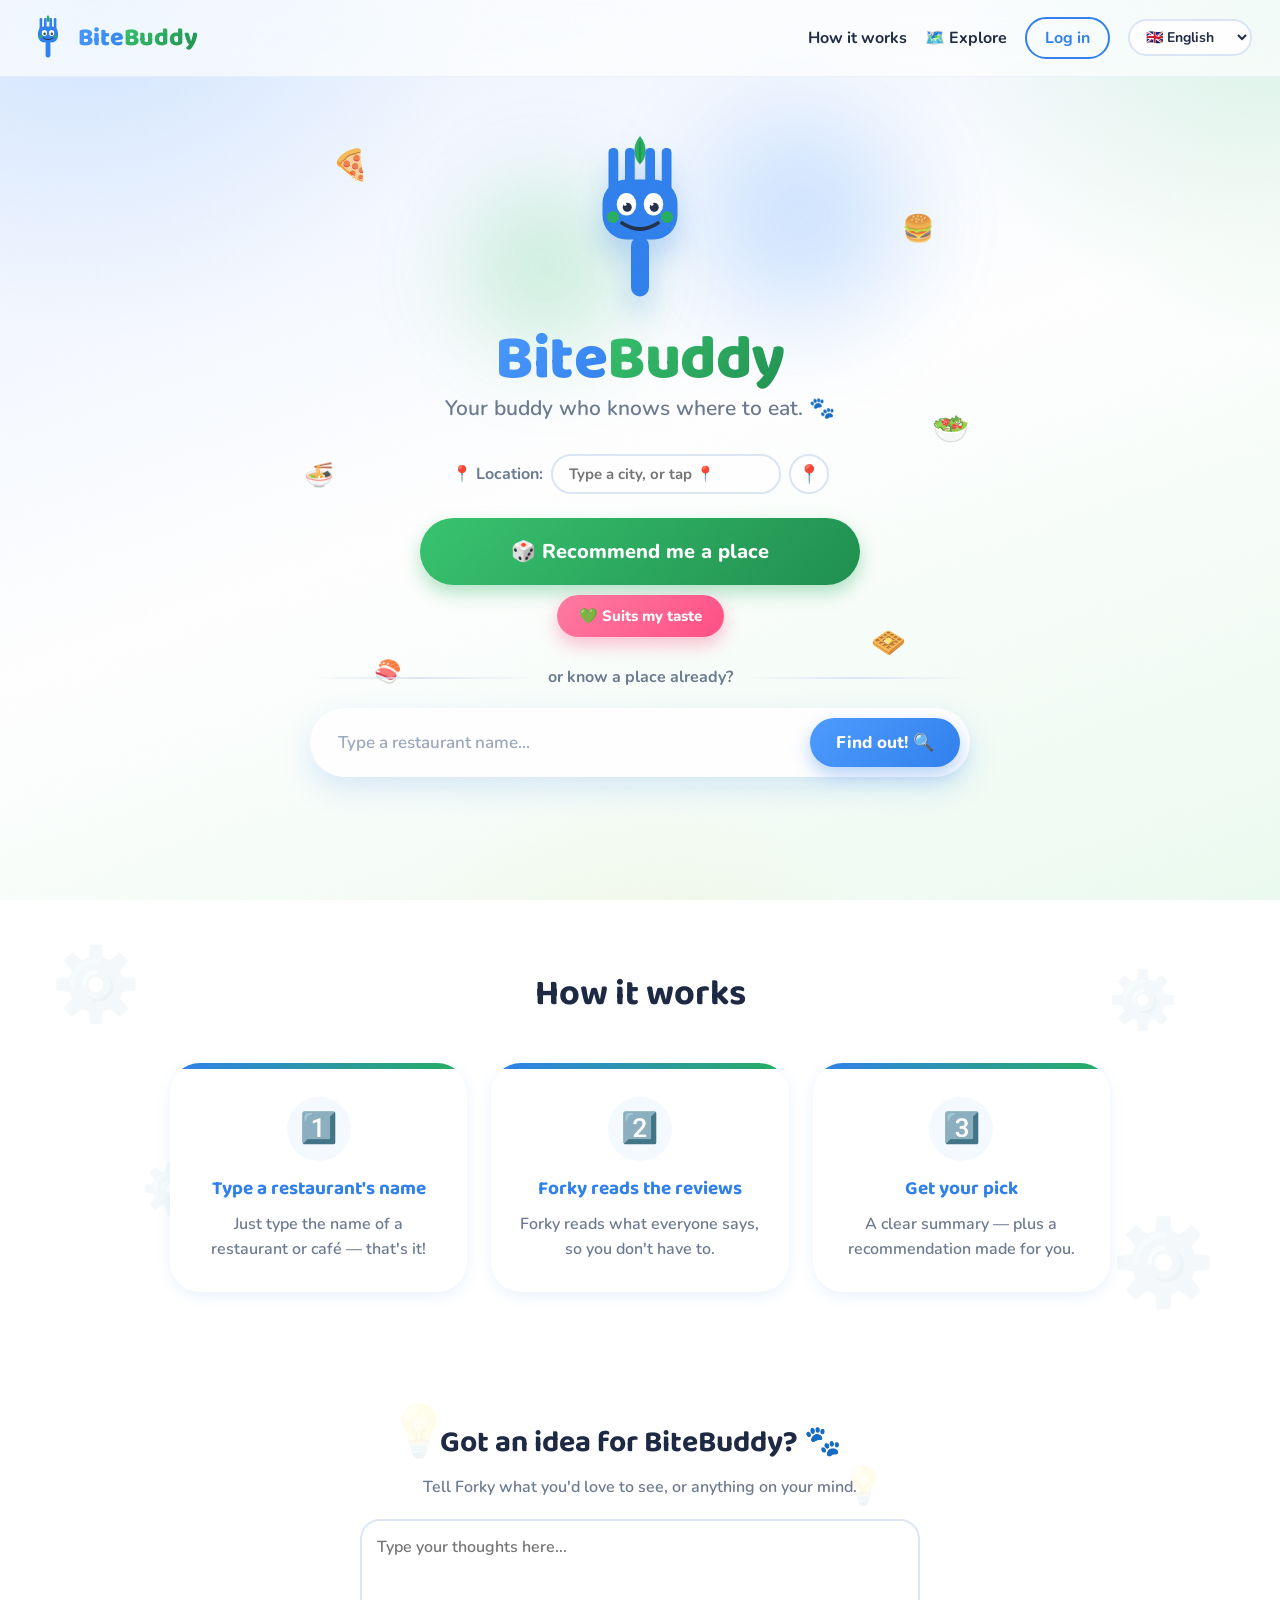
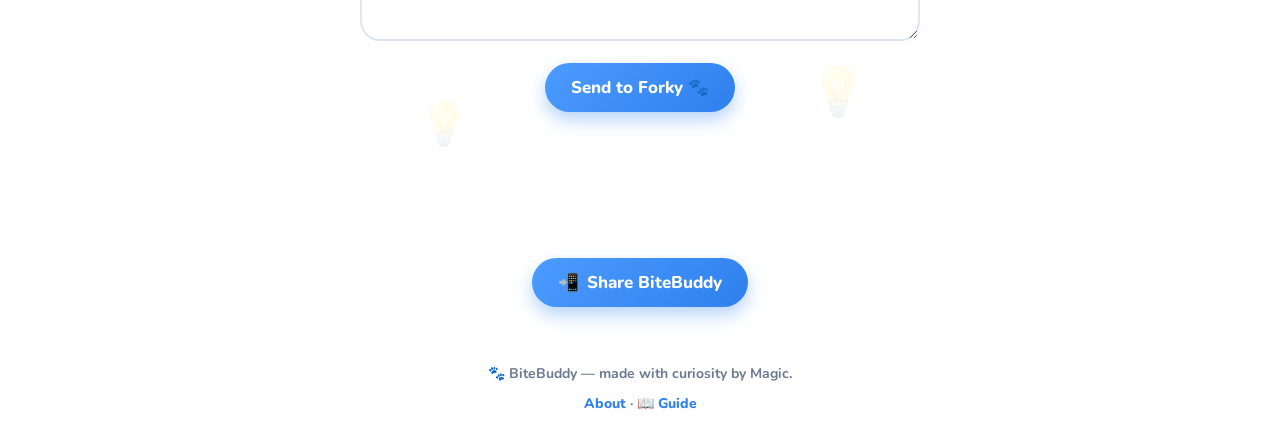
==== commit f2befef3: "Results: show the most popular dish + your personal pick to order In 'What to order', add a clear bl" ====
--- a/index.html
+++ b/index.html
@@ -26,15 +26,15 @@
   <link rel="icon" href="logo.svg" type="image/svg+xml">
 
   <!-- Connect our styles -->
-  <!-- The ?v=3 on our files is a "cache-buster": bump the number after any change so
+  <!-- The ?v=4 on our files is a "cache-buster": bump the number after any change so
        phones/laptops grab the NEW file instead of an old saved copy. 🔄 -->
-  <link rel="stylesheet" href="styles.css?v=3">
+  <link rel="stylesheet" href="styles.css?v=4">
   <!-- login-state helper: runs early so the nav shows the right links with no flicker -->
   <script src="auth.js"></script>
   <!-- keys (private) + the search/lookup brain, so autocomplete works here too -->
   <script src="config.production.js"></script>
   <script src="config.js"></script>
-  <script src="engine.js?v=3"></script>
+  <script src="engine.js?v=4"></script>
 </head>
 
 <body>
@@ -214,7 +214,7 @@
   </footer>
 
   <!-- Connect the interactivity (the button click) + the language system -->
-  <script src="script.js?v=3"></script>
-  <script src="lang.js?v=3"></script>
+  <script src="script.js?v=4"></script>
+  <script src="lang.js?v=4"></script>
 </body>
 </html>
--- a/styles.css
+++ b/styles.css
@@ -974,6 +974,17 @@
   margin-top: 28px;
 }
 
+/* ⭐ "What to order" highlight: the most popular dish (blue) + your pick (green) */
+.order-highlight { display: flex; flex-direction: column; gap: 8px; margin: 4px 0 14px; }
+.order-pop, .order-pick {
+  padding: 11px 15px;
+  border-radius: 12px;
+  font-size: 15px;
+  line-height: 1.4;
+}
+.order-pop  { background: #EAF2FE; color: #1B4F9C; }   /* 💙 blue = the crowd favourite */
+.order-pick { background: #E7F8EE; color: #1E7A45; }   /* 💚 green = made for you */
+
 /* the smaller "Check another place" link that sits under the green Recommend button */
 .another-link {
   display: block;
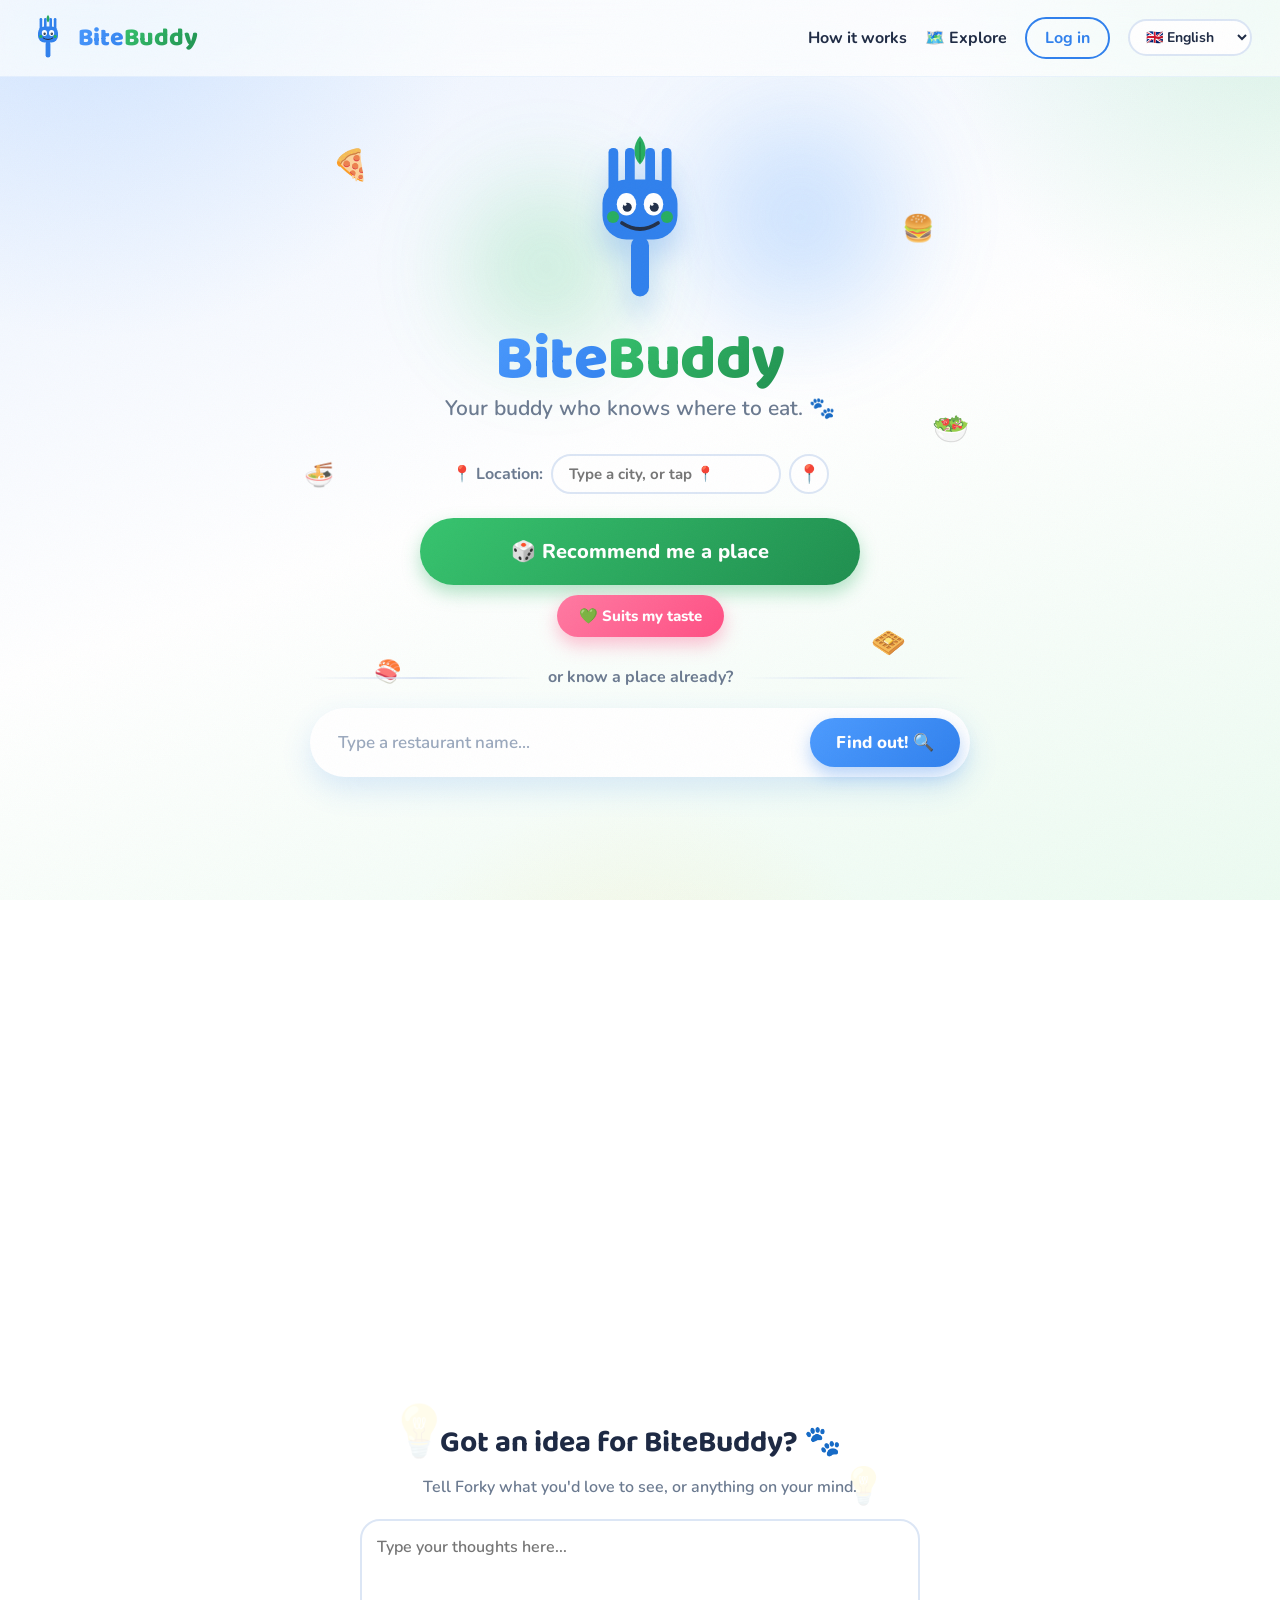
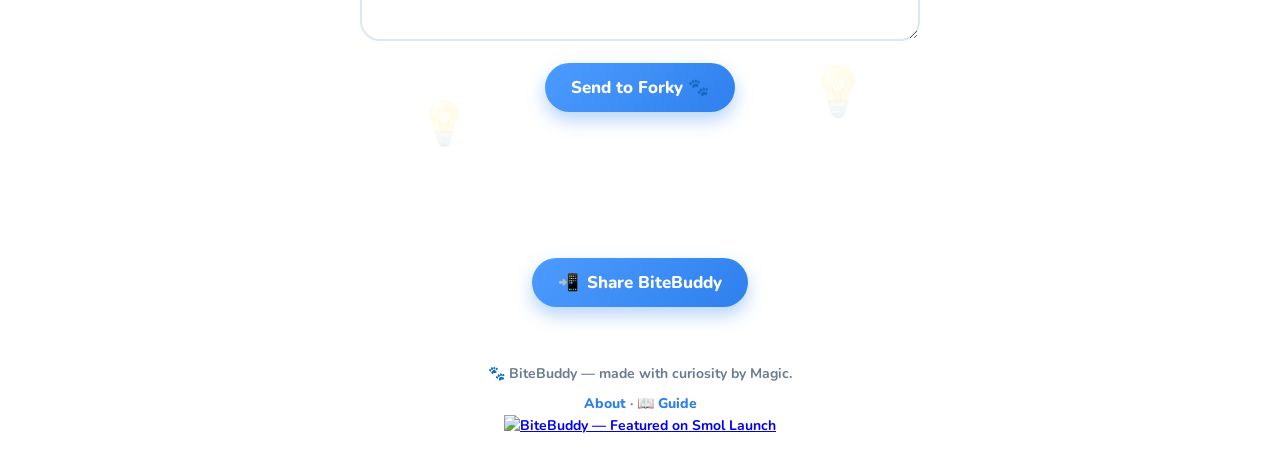
==== commit 94a369bf: "Add Smol Launch verify badge to footer Co-Authored-By: Claude Opus 4.8 (1M context) <noreply@anthrop" ====
--- a/index.html
+++ b/index.html
@@ -26,15 +26,15 @@
   <link rel="icon" href="logo.svg" type="image/svg+xml">
 
   <!-- Connect our styles -->
-  <!-- The ?v=4 on our files is a "cache-buster": bump the number after any change so
+  <!-- The ?v=8 on our files is a "cache-buster": bump the number after any change so
        phones/laptops grab the NEW file instead of an old saved copy. 🔄 -->
-  <link rel="stylesheet" href="styles.css?v=4">
+  <link rel="stylesheet" href="styles.css?v=8">
   <!-- login-state helper: runs early so the nav shows the right links with no flicker -->
   <script src="auth.js"></script>
   <!-- keys (private) + the search/lookup brain, so autocomplete works here too -->
   <script src="config.production.js"></script>
   <script src="config.js"></script>
-  <script src="engine.js?v=4"></script>
+  <script src="engine.js?v=8"></script>
 </head>
 
 <body>
@@ -211,10 +211,16 @@
       <a href="about.html" data-i18n="nav.about">About</a> ·
       <a href="guide.html" data-i18n="nav.guide">Guide</a>
     </p>
+    <!-- Smol Launch verify badge (proves we own the site) -->
+    <p class="footer-badge">
+      <a href="https://smollaunch.com" target="_blank" rel="noopener">
+        <img src="https://smollaunch.com/badges/featured.svg" alt="BiteBuddy — Featured on Smol Launch" loading="lazy" width="250" height="60" />
+      </a>
+    </p>
   </footer>
 
   <!-- Connect the interactivity (the button click) + the language system -->
-  <script src="script.js?v=4"></script>
-  <script src="lang.js?v=4"></script>
+  <script src="script.js?v=8"></script>
+  <script src="lang.js?v=8"></script>
 </body>
 </html>
--- a/styles.css
+++ b/styles.css
@@ -870,10 +870,10 @@
 .menu-btn:hover { transform: translateY(-2px); filter: brightness(1.05); }
 
 /* 🍕 "Food you might like" picture tiles (from your tastes) */
-.taste-food-strip { display: grid; grid-template-columns: repeat(auto-fill, minmax(110px, 1fr)); gap: 12px; }
+.taste-food-strip { display: grid; grid-template-columns: repeat(auto-fill, minmax(130px, 1fr)); gap: 14px; }
 .taste-food-tile {
   position: relative;
-  aspect-ratio: 1 / 1;
+  min-height: 135px;             /* grows taller if the dish name is long → nothing gets cut off */
   border-radius: var(--r);
   background: var(--bg);
   background-size: cover;
@@ -882,17 +882,32 @@
   flex-direction: column;
   align-items: center;
   justify-content: center;
-  gap: 6px;
+  gap: 8px;
+  padding: 14px 10px;
   overflow: hidden;
   box-shadow: var(--shadow-sm);
-}
-.tf-emoji { font-size: 44px; }
-.tf-name { font-weight: 800; color: var(--ink); text-transform: capitalize; padding: 0 6px; text-align: center; }
+  border: 1px solid #E6ECF5;
+  transition: transform var(--fast), box-shadow var(--fast);
+}
+.taste-food-tile:hover { transform: translateY(-3px); box-shadow: var(--shadow); }
+.tf-emoji { font-size: 40px; line-height: 1; }
+.tf-name {
+  font-weight: 800;
+  color: var(--ink);
+  text-transform: capitalize;
+  text-align: center;
+  font-size: 14px;
+  line-height: 1.3;
+  width: 100%;
+  word-break: break-word;        /* long names wrap onto a second line instead of clipping */
+}
+.taste-food-tile.has-photo { min-height: 145px; justify-content: flex-end; }
 .taste-food-tile.has-photo .tf-emoji { display: none; }
 .taste-food-tile.has-photo .tf-name {
   position: absolute; left: 0; right: 0; bottom: 0;
-  color: #fff; padding: 8px;
-  background: linear-gradient(transparent, rgba(0,0,0,0.65));
+  color: #fff; padding: 22px 10px 10px;
+  font-size: 14px;
+  background: linear-gradient(transparent, rgba(0,0,0,0.78));  /* darker so white text is always readable */
 }
 
 .place-head { text-align: center; margin-bottom: 24px; }
@@ -985,16 +1000,27 @@
 .order-pop  { background: #EAF2FE; color: #1B4F9C; }   /* 💙 blue = the crowd favourite */
 .order-pick { background: #E7F8EE; color: #1E7A45; }   /* 💚 green = made for you */
 
-/* the smaller "Check another place" link that sits under the green Recommend button */
+/* "Check another place" — a clear outlined blue button under the green Recommend one.
+   Visible and easy to tap, but the green button still leads as the main action. */
 .another-link {
   display: block;
+  width: 100%;
+  max-width: 440px;
+  box-sizing: border-box;
+  margin: 14px auto 0;
+  padding: 15px 26px;
   text-align: center;
-  margin-top: 12px;
-  color: var(--muted);
-  font-weight: 700;
   text-decoration: none;
-}
-.another-link:hover { color: #2F80ED; text-decoration: underline; }
+  font-weight: 800;
+  font-size: 16px;
+  color: #2F80ED;
+  background: #fff;
+  border: 2px solid #2F80ED;
+  border-radius: var(--r-pill);
+  transition: transform var(--fast), background var(--fast), color var(--fast);
+}
+.another-link:hover { background: #2F80ED; color: #fff; transform: translateY(-2px); }
+.another-link:active { transform: translateY(1px) scale(0.98); }
 
 /* ===== AI KEY BOX (make Tony a real AI) ===== */
 .key-box {
